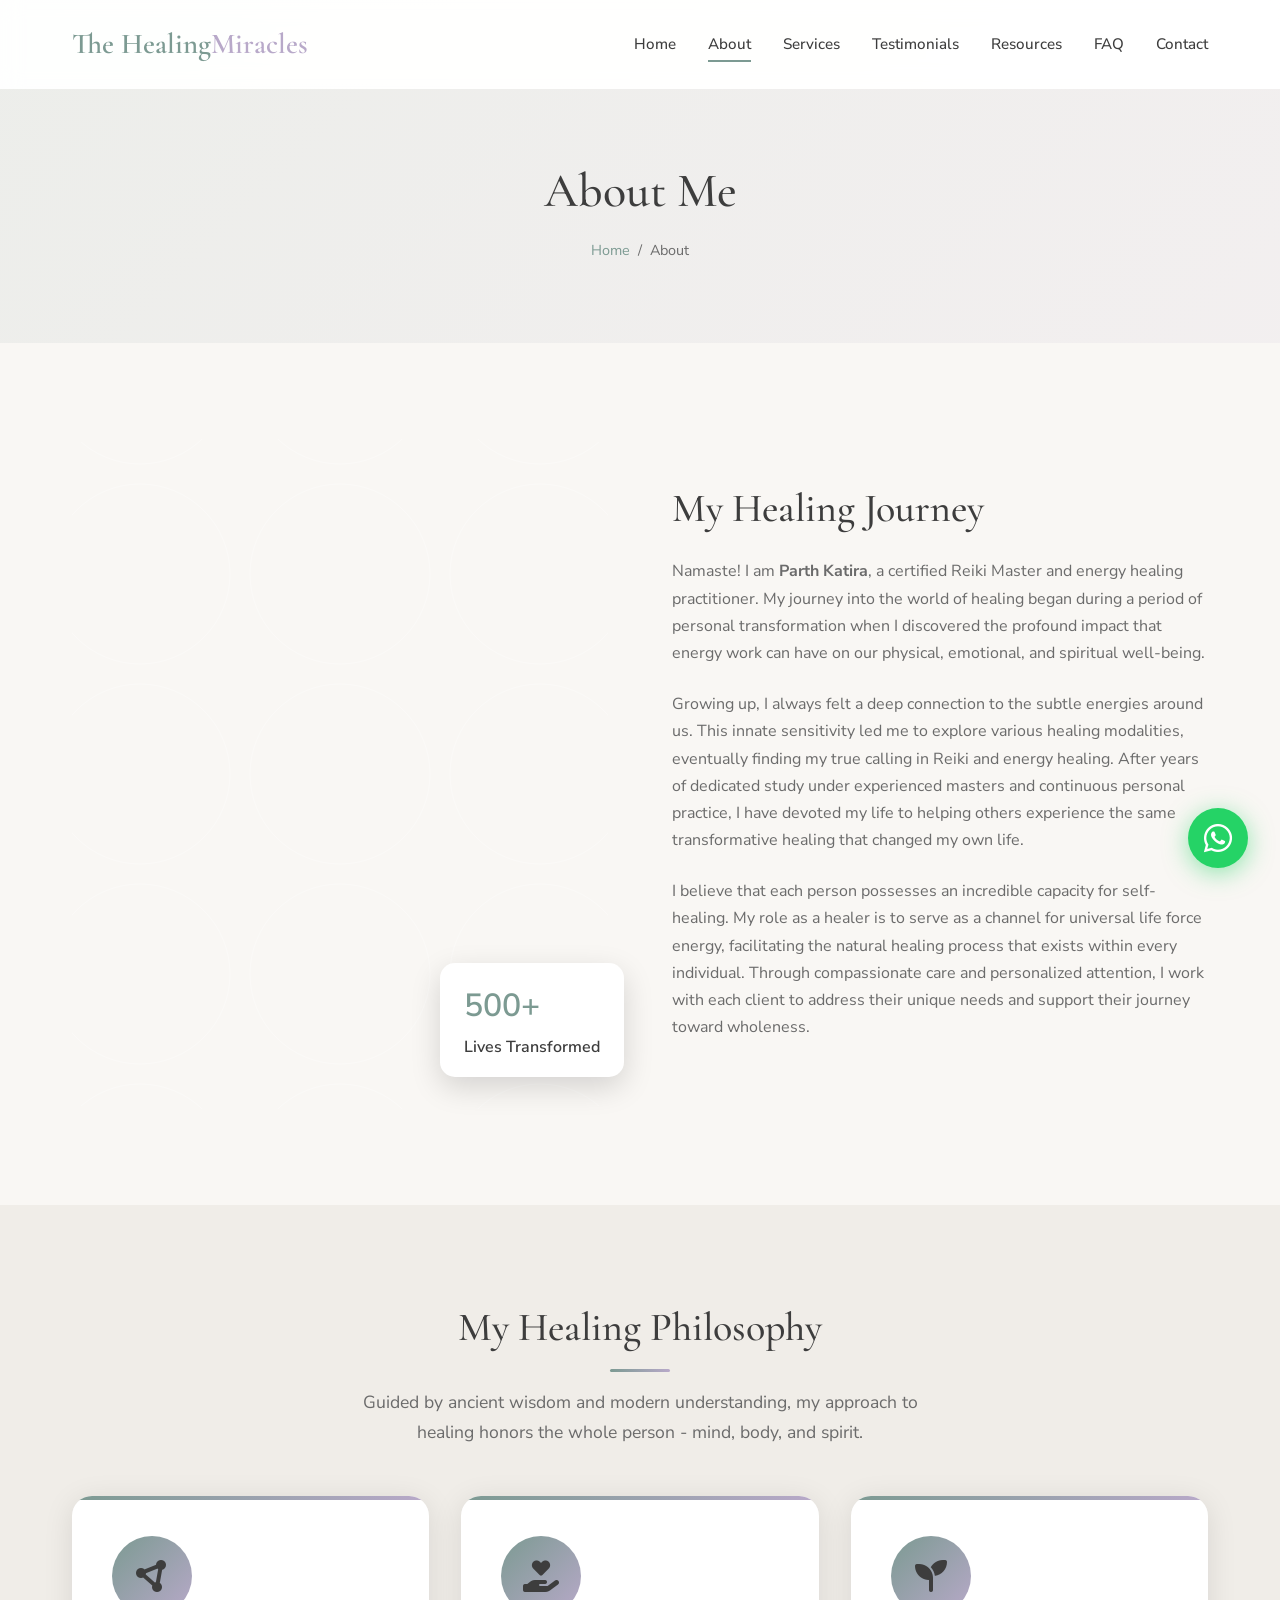
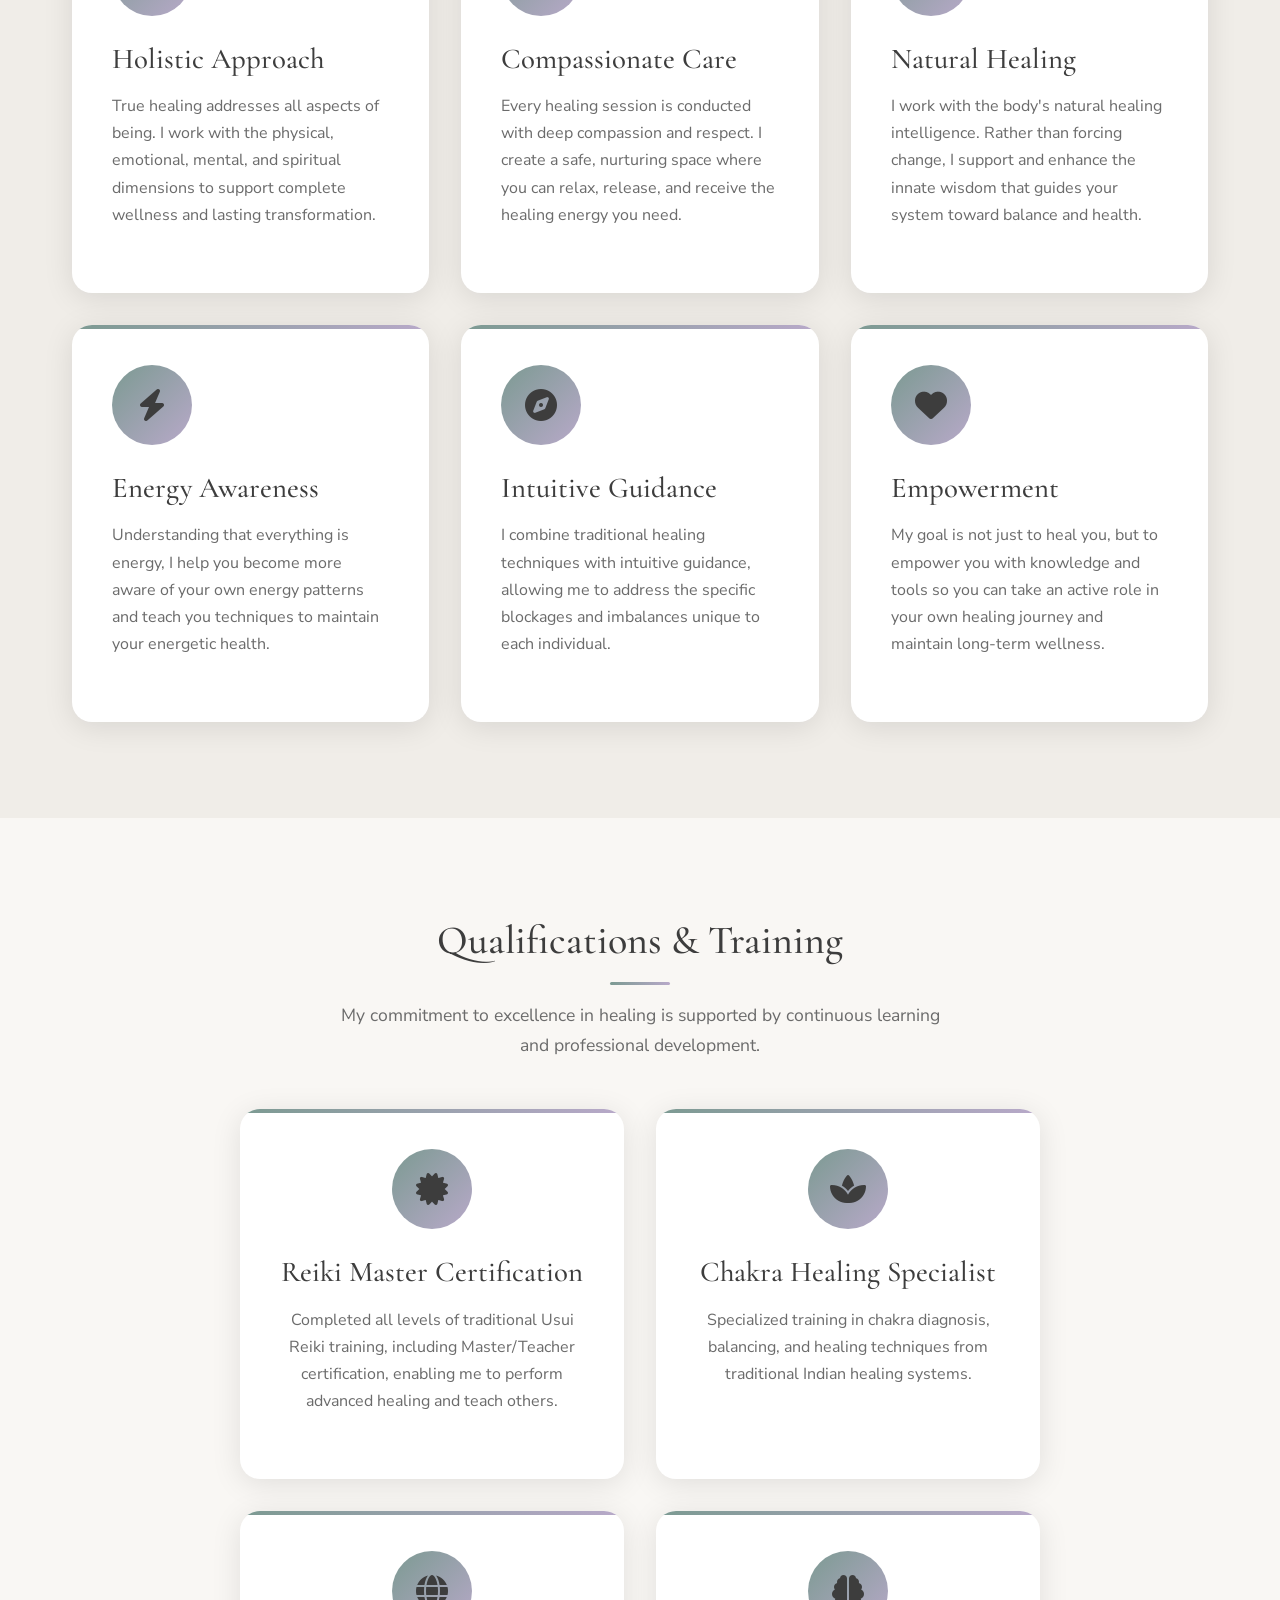
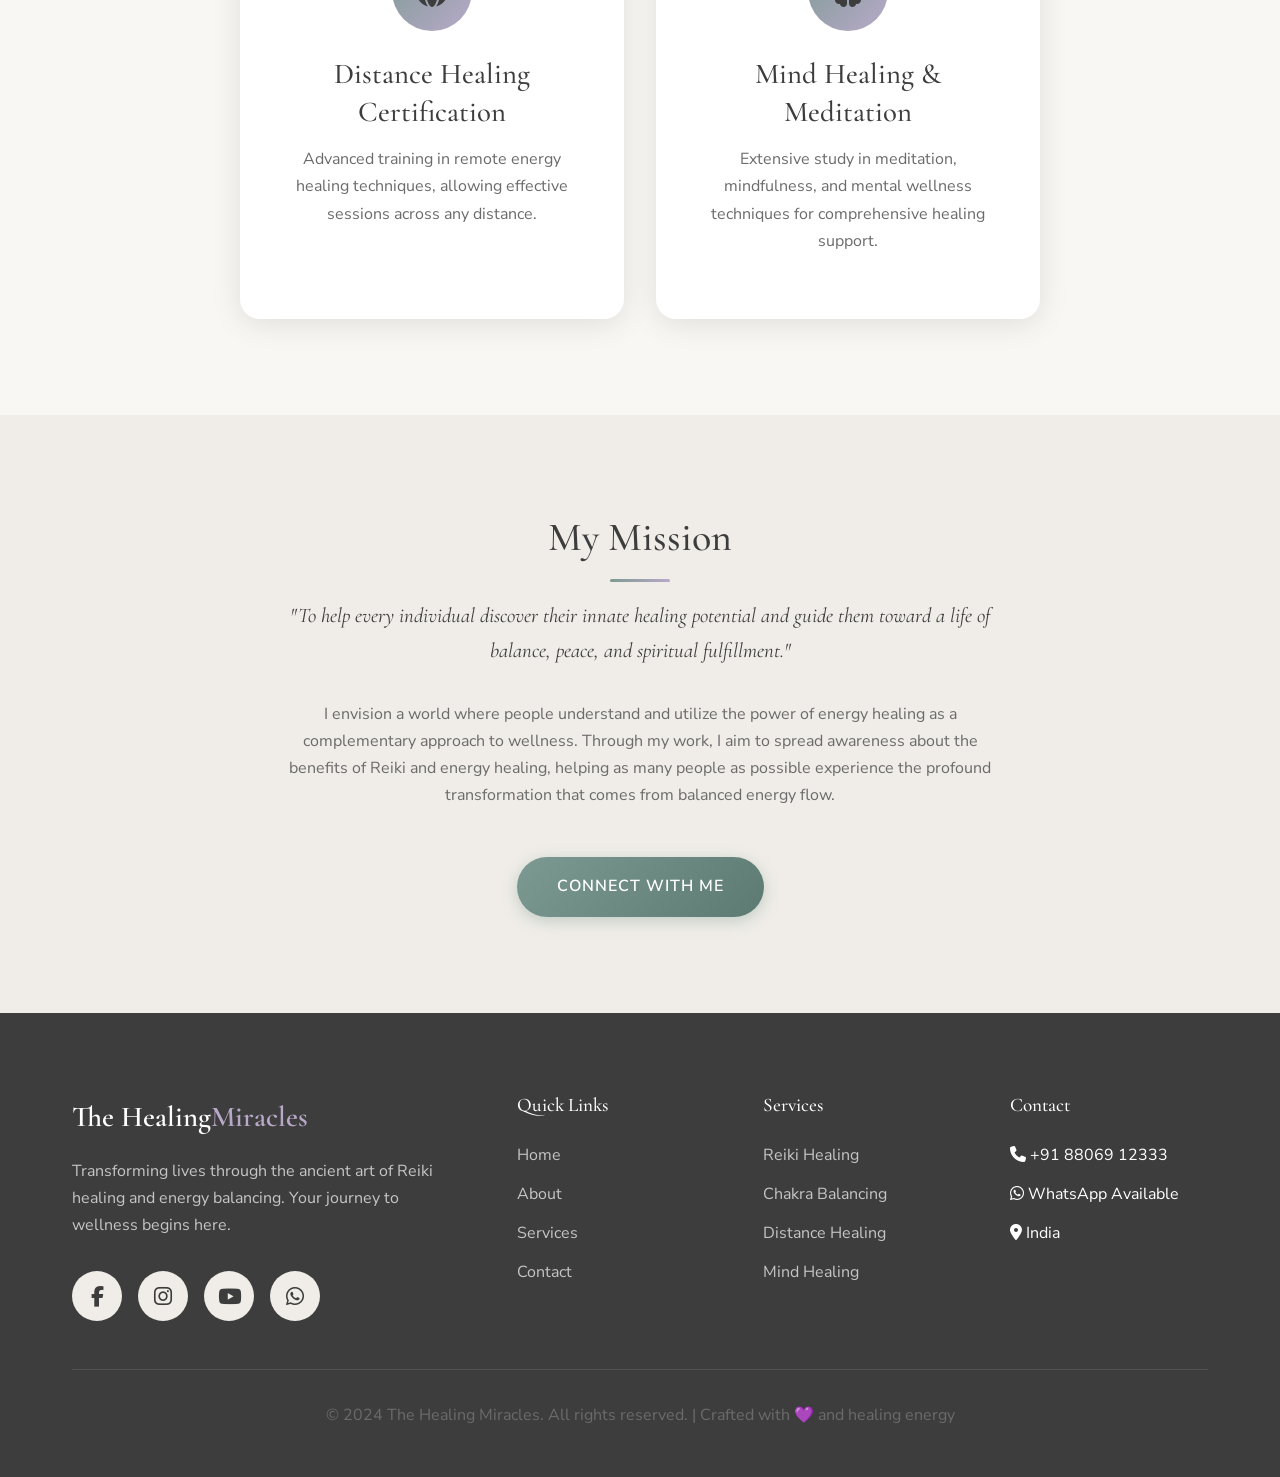
==== about.html @ 4c119acc "Initial commit: The Healing Miracles website - 7-page responsive healing website for Parth Katira - " ====
<!DOCTYPE html>
<html lang="en">
<head>
  <meta charset="UTF-8">
  <meta name="viewport" content="width=device-width, initial-scale=1.0">
  <meta name="description" content="Learn about Parth Katira - A dedicated Reiki practitioner and energy healer helping others discover their inner healing potential.">
  <title>About Parth Katira | The Healing Miracles</title>

  <!-- Fonts -->
  <link rel="preconnect" href="https://fonts.googleapis.com">
  <link rel="preconnect" href="https://fonts.gstatic.com" crossorigin>
  <link href="https://fonts.googleapis.com/css2?family=Cormorant+Garamond:ital,wght@0,400;0,500;0,600;1,400&family=Nunito+Sans:wght@400;500;600;700&display=swap" rel="stylesheet">

  <!-- Font Awesome -->
  <link rel="stylesheet" href="https://cdnjs.cloudflare.com/ajax/libs/font-awesome/6.5.1/css/all.min.css">

  <link rel="stylesheet" href="css/styles.css">
  <link rel="icon" href="data:image/svg+xml,<svg xmlns='http://www.w3.org/2000/svg' viewBox='0 0 100 100'><text y='.9em' font-size='90'>✨</text></svg>">
</head>
<body>
  <!-- Navigation -->
  <nav class="navbar">
    <div class="container">
      <a href="index.html" class="logo">The Healing<span>Miracles</span></a>
      <ul class="nav-links">
        <li><a href="index.html">Home</a></li>
        <li><a href="about.html" class="active">About</a></li>
        <li><a href="services.html">Services</a></li>
        <li><a href="testimonials.html">Testimonials</a></li>
        <li><a href="resources.html">Resources</a></li>
        <li><a href="faq.html">FAQ</a></li>
        <li><a href="contact.html">Contact</a></li>
      </ul>
      <div class="nav-toggle">
        <span></span>
        <span></span>
        <span></span>
      </div>
    </div>
  </nav>

  <!-- Page Header -->
  <header class="page-header">
    <div class="container">
      <h1>About Me</h1>
      <div class="breadcrumb">
        <a href="index.html">Home</a>
        <span>/</span>
        <span>About</span>
      </div>
    </div>
  </header>

  <!-- About Section -->
  <section class="section">
    <div class="container">
      <div class="about-grid">
        <div class="about-image">
          <div class="about-image-placeholder" style="background: url('https://images.unsplash.com/photo-1508672019048-805c876b67e2?w=600&h=750&fit=crop') center/cover;"></div>
          <div class="floating-badge badge-experience">
            <span style="color: var(--primary); font-size: 2rem;">500+</span><br>
            Lives Transformed
          </div>
        </div>
        <div class="about-content fade-in">
          <h2>My Healing Journey</h2>
          <p>Namaste! I am <strong>Parth Katira</strong>, a certified Reiki Master and energy healing practitioner. My journey into the world of healing began during a period of personal transformation when I discovered the profound impact that energy work can have on our physical, emotional, and spiritual well-being.</p>

          <p>Growing up, I always felt a deep connection to the subtle energies around us. This innate sensitivity led me to explore various healing modalities, eventually finding my true calling in Reiki and energy healing. After years of dedicated study under experienced masters and continuous personal practice, I have devoted my life to helping others experience the same transformative healing that changed my own life.</p>

          <p>I believe that each person possesses an incredible capacity for self-healing. My role as a healer is to serve as a channel for universal life force energy, facilitating the natural healing process that exists within every individual. Through compassionate care and personalized attention, I work with each client to address their unique needs and support their journey toward wholeness.</p>
        </div>
      </div>
    </div>
  </section>

  <!-- Philosophy Section -->
  <section class="section section-alt">
    <div class="container">
      <h2 class="section-title">My Healing Philosophy</h2>
      <p class="section-subtitle">Guided by ancient wisdom and modern understanding, my approach to healing honors the whole person - mind, body, and spirit.</p>

      <div class="card-grid">
        <div class="card fade-in">
          <div class="card-icon"><i class="fas fa-circle-nodes"></i></div>
          <h3>Holistic Approach</h3>
          <p>True healing addresses all aspects of being. I work with the physical, emotional, mental, and spiritual dimensions to support complete wellness and lasting transformation.</p>
        </div>

        <div class="card fade-in">
          <div class="card-icon"><i class="fas fa-hand-holding-heart"></i></div>
          <h3>Compassionate Care</h3>
          <p>Every healing session is conducted with deep compassion and respect. I create a safe, nurturing space where you can relax, release, and receive the healing energy you need.</p>
        </div>

        <div class="card fade-in">
          <div class="card-icon"><i class="fas fa-seedling"></i></div>
          <h3>Natural Healing</h3>
          <p>I work with the body's natural healing intelligence. Rather than forcing change, I support and enhance the innate wisdom that guides your system toward balance and health.</p>
        </div>

        <div class="card fade-in">
          <div class="card-icon"><i class="fas fa-bolt"></i></div>
          <h3>Energy Awareness</h3>
          <p>Understanding that everything is energy, I help you become more aware of your own energy patterns and teach you techniques to maintain your energetic health.</p>
        </div>

        <div class="card fade-in">
          <div class="card-icon"><i class="fas fa-compass"></i></div>
          <h3>Intuitive Guidance</h3>
          <p>I combine traditional healing techniques with intuitive guidance, allowing me to address the specific blockages and imbalances unique to each individual.</p>
        </div>

        <div class="card fade-in">
          <div class="card-icon"><i class="fas fa-heart"></i></div>
          <h3>Empowerment</h3>
          <p>My goal is not just to heal you, but to empower you with knowledge and tools so you can take an active role in your own healing journey and maintain long-term wellness.</p>
        </div>
      </div>
    </div>
  </section>

  <!-- Qualifications Section -->
  <section class="section">
    <div class="container">
      <h2 class="section-title">Qualifications & Training</h2>
      <p class="section-subtitle">My commitment to excellence in healing is supported by continuous learning and professional development.</p>

      <div class="card-grid" style="max-width: 800px; margin: 0 auto;">
        <div class="card fade-in" style="text-align: center;">
          <div class="card-icon" style="margin: 0 auto 1.5rem;"><i class="fas fa-certificate"></i></div>
          <h3>Reiki Master Certification</h3>
          <p>Completed all levels of traditional Usui Reiki training, including Master/Teacher certification, enabling me to perform advanced healing and teach others.</p>
        </div>

        <div class="card fade-in" style="text-align: center;">
          <div class="card-icon" style="margin: 0 auto 1.5rem;"><i class="fas fa-spa"></i></div>
          <h3>Chakra Healing Specialist</h3>
          <p>Specialized training in chakra diagnosis, balancing, and healing techniques from traditional Indian healing systems.</p>
        </div>

        <div class="card fade-in" style="text-align: center;">
          <div class="card-icon" style="margin: 0 auto 1.5rem;"><i class="fas fa-globe"></i></div>
          <h3>Distance Healing Certification</h3>
          <p>Advanced training in remote energy healing techniques, allowing effective sessions across any distance.</p>
        </div>

        <div class="card fade-in" style="text-align: center;">
          <div class="card-icon" style="margin: 0 auto 1.5rem;"><i class="fas fa-brain"></i></div>
          <h3>Mind Healing & Meditation</h3>
          <p>Extensive study in meditation, mindfulness, and mental wellness techniques for comprehensive healing support.</p>
        </div>
      </div>
    </div>
  </section>

  <!-- Mission Section -->
  <section class="section section-alt">
    <div class="container" style="text-align: center; max-width: 800px;">
      <h2 class="section-title">My Mission</h2>
      <p style="font-size: 1.3rem; font-family: var(--font-primary); font-style: italic; color: var(--text); margin-bottom: 2rem;">
        "To help every individual discover their innate healing potential and guide them toward a life of balance, peace, and spiritual fulfillment."
      </p>
      <p>I envision a world where people understand and utilize the power of energy healing as a complementary approach to wellness. Through my work, I aim to spread awareness about the benefits of Reiki and energy healing, helping as many people as possible experience the profound transformation that comes from balanced energy flow.</p>

      <div style="margin-top: 3rem;">
        <a href="contact.html" class="btn btn-primary">Connect With Me</a>
      </div>
    </div>
  </section>

  <!-- Footer -->
  <footer class="footer">
    <div class="container">
      <div class="footer-grid">
        <div class="footer-brand">
          <a href="index.html" class="logo">The Healing<span>Miracles</span></a>
          <p>Transforming lives through the ancient art of Reiki healing and energy balancing. Your journey to wellness begins here.</p>
          <div class="social-links">
            <a href="#" class="social-link" title="Facebook"><i class="fab fa-facebook-f"></i></a>
            <a href="#" class="social-link" title="Instagram"><i class="fab fa-instagram"></i></a>
            <a href="#" class="social-link" title="YouTube"><i class="fab fa-youtube"></i></a>
            <a href="https://wa.me/918806912333" class="social-link" title="WhatsApp"><i class="fab fa-whatsapp"></i></a>
          </div>
        </div>

        <div>
          <h4>Quick Links</h4>
          <ul class="footer-links">
            <li><a href="index.html">Home</a></li>
            <li><a href="about.html">About</a></li>
            <li><a href="services.html">Services</a></li>
            <li><a href="contact.html">Contact</a></li>
          </ul>
        </div>

        <div>
          <h4>Services</h4>
          <ul class="footer-links">
            <li><a href="services.html">Reiki Healing</a></li>
            <li><a href="services.html">Chakra Balancing</a></li>
            <li><a href="services.html">Distance Healing</a></li>
            <li><a href="services.html">Mind Healing</a></li>
          </ul>
        </div>

        <div>
          <h4>Contact</h4>
          <ul class="footer-links">
            <li><i class="fas fa-phone"></i> +91 88069 12333</li>
            <li><i class="fab fa-whatsapp"></i> WhatsApp Available</li>
            <li><i class="fas fa-map-marker-alt"></i> India</li>
          </ul>
        </div>
      </div>

      <div class="footer-bottom">
        <p>&copy; 2024 The Healing Miracles. All rights reserved. | Crafted with 💜 and healing energy</p>
      </div>
    </div>
  </footer>

  <!-- WhatsApp Floating Button -->
  <a href="https://wa.me/918806912333?text=Hello!%20I%20am%20interested%20in%20your%20healing%20services." target="_blank" class="whatsapp-float" title="Chat on WhatsApp">
    <i class="fab fa-whatsapp"></i>
  </a>

  <script src="js/main.js"></script>
</body>
</html>
---- css/styles.css ----
/* ============================================
   The Healing Miracles - Main Stylesheet
   A calming, spiritual design for healing practice
   ============================================ */

/* CSS Variables */
:root {
  --primary: #7C9A92;
  --primary-dark: #5d7a72;
  --secondary: #B8A9C9;
  --accent: #E8B4BC;
  --background: #F9F7F4;
  --background-alt: #F0EDE8;
  --text: #3D3D3D;
  --text-light: #6B6B6B;
  --white: #FFFFFF;
  --gold: #C9A962;
  --shadow: rgba(0, 0, 0, 0.1);
  --shadow-lg: rgba(0, 0, 0, 0.15);

  --font-primary: 'Cormorant Garamond', Georgia, serif;
  --font-secondary: 'Nunito Sans', 'Segoe UI', sans-serif;

  --transition: all 0.3s ease;
  --transition-slow: all 0.5s ease;
}

/* Reset & Base */
*, *::before, *::after {
  margin: 0;
  padding: 0;
  box-sizing: border-box;
}

html {
  scroll-behavior: smooth;
  font-size: 16px;
}

body {
  font-family: var(--font-secondary);
  background-color: var(--background);
  color: var(--text);
  line-height: 1.7;
  overflow-x: hidden;
}

/* Typography */
h1, h2, h3, h4, h5, h6 {
  font-family: var(--font-primary);
  font-weight: 500;
  line-height: 1.3;
  color: var(--text);
}

h1 { font-size: 3.5rem; }
h2 { font-size: 2.5rem; }
h3 { font-size: 1.8rem; }
h4 { font-size: 1.4rem; }

p {
  margin-bottom: 1rem;
  color: var(--text-light);
}

a {
  color: var(--primary);
  text-decoration: none;
  transition: var(--transition);
}

a:hover {
  color: var(--primary-dark);
}

/* Utility Classes */
.container {
  max-width: 1200px;
  margin: 0 auto;
  padding: 0 2rem;
}

.section {
  padding: 6rem 0;
}

.section-alt {
  background-color: var(--background-alt);
}

.text-center {
  text-align: center;
}

.section-title {
  text-align: center;
  margin-bottom: 1rem;
  position: relative;
}

.section-subtitle {
  text-align: center;
  color: var(--text-light);
  max-width: 600px;
  margin: 0 auto 3rem;
  font-size: 1.1rem;
}

.section-title::after {
  content: '';
  display: block;
  width: 60px;
  height: 3px;
  background: linear-gradient(90deg, var(--primary), var(--secondary));
  margin: 1rem auto 0;
  border-radius: 2px;
}

/* Buttons */
.btn {
  display: inline-block;
  padding: 1rem 2.5rem;
  border-radius: 50px;
  font-family: var(--font-secondary);
  font-size: 1rem;
  font-weight: 600;
  text-transform: uppercase;
  letter-spacing: 1px;
  cursor: pointer;
  transition: var(--transition);
  border: none;
}

.btn-primary {
  background: linear-gradient(135deg, var(--primary), var(--primary-dark));
  color: var(--white);
  box-shadow: 0 4px 15px rgba(124, 154, 146, 0.4);
}

.btn-primary:hover {
  transform: translateY(-3px);
  box-shadow: 0 8px 25px rgba(124, 154, 146, 0.5);
  color: var(--white);
}

.btn-secondary {
  background: transparent;
  color: var(--primary);
  border: 2px solid var(--primary);
}

.btn-secondary:hover {
  background: var(--primary);
  color: var(--white);
}

.btn-whatsapp {
  background: #25D366;
  color: var(--white);
  display: inline-flex;
  align-items: center;
  gap: 0.5rem;
  box-shadow: 0 4px 15px rgba(37, 211, 102, 0.4);
}

.btn-whatsapp:hover {
  background: #128C7E;
  color: var(--white);
  transform: translateY(-3px);
}

/* Navigation */
.navbar {
  position: fixed;
  top: 0;
  left: 0;
  right: 0;
  z-index: 1000;
  padding: 1.25rem 0;
  background: rgba(255, 255, 255, 0.95);
  backdrop-filter: blur(10px);
  -webkit-backdrop-filter: blur(10px);
  transition: var(--transition);
}

.navbar.scrolled {
  background: rgba(255, 255, 255, 0.98);
  box-shadow: 0 2px 20px var(--shadow);
  padding: 0.75rem 0;
}

.navbar .container {
  display: flex;
  justify-content: space-between;
  align-items: center;
}

.logo {
  font-family: var(--font-primary);
  font-size: 1.8rem;
  color: var(--primary);
  font-weight: 600;
}

.logo span {
  color: var(--secondary);
}

.nav-links {
  display: flex;
  list-style: none;
  gap: 2rem;
}

.nav-links a {
  color: var(--text);
  font-weight: 500;
  font-size: 0.95rem;
  position: relative;
  padding: 0.5rem 0;
}

.nav-links a::after {
  content: '';
  position: absolute;
  bottom: 0;
  left: 0;
  width: 0;
  height: 2px;
  background: var(--primary);
  transition: var(--transition);
}

.nav-links a:hover::after,
.nav-links a.active::after {
  width: 100%;
}

.nav-toggle {
  display: none;
  flex-direction: column;
  gap: 5px;
  cursor: pointer;
  padding: 0.5rem;
}

.nav-toggle span {
  width: 25px;
  height: 2px;
  background: var(--text);
  transition: var(--transition);
}

/* Hero Section */
.hero {
  min-height: 100vh;
  display: flex;
  align-items: center;
  justify-content: center;
  text-align: center;
  position: relative;
  padding-top: 80px;
  background: linear-gradient(135deg,
    rgba(124, 154, 146, 0.1) 0%,
    rgba(184, 169, 201, 0.1) 50%,
    rgba(232, 180, 188, 0.1) 100%);
  overflow: hidden;
}

.hero::before {
  content: '';
  position: absolute;
  top: 0;
  left: 0;
  right: 0;
  bottom: 0;
  background: url('data:image/svg+xml,<svg xmlns="http://www.w3.org/2000/svg" viewBox="0 0 100 100"><circle cx="50" cy="50" r="40" fill="none" stroke="%237C9A92" stroke-width="0.5" opacity="0.3"/><circle cx="50" cy="50" r="30" fill="none" stroke="%23B8A9C9" stroke-width="0.5" opacity="0.3"/><circle cx="50" cy="50" r="20" fill="none" stroke="%23E8B4BC" stroke-width="0.5" opacity="0.3"/></svg>') center/400px repeat;
  opacity: 0.5;
  animation: float 20s ease-in-out infinite;
}

@keyframes float {
  0%, 100% { transform: translateY(0) rotate(0deg); }
  50% { transform: translateY(-20px) rotate(5deg); }
}

.hero-content {
  position: relative;
  z-index: 1;
  max-width: 800px;
  padding: 2rem;
}

.hero-tagline {
  font-family: var(--font-secondary);
  font-size: 1rem;
  text-transform: uppercase;
  letter-spacing: 3px;
  color: var(--primary);
  margin-bottom: 1.5rem;
}

.hero h1 {
  font-size: 4rem;
  margin-bottom: 1.5rem;
  background: linear-gradient(135deg, var(--primary), var(--secondary));
  -webkit-background-clip: text;
  -webkit-text-fill-color: transparent;
  background-clip: text;
}

.hero p {
  font-size: 1.3rem;
  color: var(--text-light);
  margin-bottom: 2.5rem;
  max-width: 600px;
  margin-left: auto;
  margin-right: auto;
}

.hero-buttons {
  display: flex;
  gap: 1rem;
  justify-content: center;
  flex-wrap: wrap;
}

/* Daily Affirmation */
.affirmation-box {
  background: var(--white);
  padding: 2rem 3rem;
  border-radius: 20px;
  box-shadow: 0 10px 40px var(--shadow);
  margin-top: 3rem;
  position: relative;
}

.affirmation-box::before {
  content: '"';
  font-family: var(--font-primary);
  font-size: 4rem;
  color: var(--secondary);
  opacity: 0.5;
  position: absolute;
  top: 0;
  left: 1.5rem;
}

.affirmation-label {
  font-size: 0.85rem;
  text-transform: uppercase;
  letter-spacing: 2px;
  color: var(--primary);
  margin-bottom: 0.5rem;
}

.affirmation-text {
  font-family: var(--font-primary);
  font-size: 1.5rem;
  font-style: italic;
  color: var(--text);
}

/* Page Header */
.page-header {
  padding: 10rem 0 5rem;
  text-align: center;
  background: linear-gradient(135deg,
    rgba(124, 154, 146, 0.1) 0%,
    rgba(184, 169, 201, 0.1) 100%);
}

.page-header h1 {
  font-size: 3rem;
  margin-bottom: 1rem;
}

.breadcrumb {
  display: flex;
  justify-content: center;
  gap: 0.5rem;
  font-size: 0.9rem;
  color: var(--text-light);
}

.breadcrumb a {
  color: var(--primary);
}

/* Cards */
.card-grid {
  display: grid;
  grid-template-columns: repeat(auto-fit, minmax(300px, 1fr));
  gap: 2rem;
}

.card {
  background: var(--white);
  border-radius: 20px;
  padding: 2.5rem;
  box-shadow: 0 5px 30px var(--shadow);
  transition: var(--transition);
  position: relative;
  overflow: hidden;
}

.card::before {
  content: '';
  position: absolute;
  top: 0;
  left: 0;
  right: 0;
  height: 4px;
  background: linear-gradient(90deg, var(--primary), var(--secondary));
}

.card:hover {
  transform: translateY(-10px);
  box-shadow: 0 15px 50px var(--shadow-lg);
}

.card-icon {
  width: 80px;
  height: 80px;
  border-radius: 50%;
  background: linear-gradient(135deg, var(--primary), var(--secondary));
  display: flex;
  align-items: center;
  justify-content: center;
  margin-bottom: 1.5rem;
  font-size: 2rem;
}

.card h3 {
  margin-bottom: 1rem;
}

.card p {
  margin-bottom: 1.5rem;
}

/* Service Cards */
.service-card {
  text-align: center;
}

.service-price {
  font-family: var(--font-primary);
  font-size: 2rem;
  color: var(--primary);
  margin: 1rem 0;
}

.service-features {
  list-style: none;
  margin: 1.5rem 0;
  text-align: left;
}

.service-features li {
  padding: 0.5rem 0;
  padding-left: 1.5rem;
  position: relative;
  color: var(--text-light);
}

.service-features li::before {
  content: '✓';
  position: absolute;
  left: 0;
  color: var(--primary);
  font-weight: bold;
}

/* Testimonials */
.testimonial-card {
  text-align: center;
  padding: 3rem;
}

.testimonial-text {
  font-family: var(--font-primary);
  font-size: 1.3rem;
  font-style: italic;
  margin-bottom: 2rem;
  position: relative;
}

.testimonial-text::before,
.testimonial-text::after {
  font-size: 3rem;
  color: var(--secondary);
  opacity: 0.5;
  line-height: 0;
}

.testimonial-text::before {
  content: '"';
  margin-right: 0.5rem;
}

.testimonial-text::after {
  content: '"';
  margin-left: 0.5rem;
}

.testimonial-author {
  font-weight: 600;
  color: var(--text);
}

.testimonial-location {
  font-size: 0.9rem;
  color: var(--text-light);
}

.stars {
  color: var(--gold);
  font-size: 1.2rem;
  margin-bottom: 1rem;
}

/* About Section */
.about-grid {
  display: grid;
  grid-template-columns: 1fr 1fr;
  gap: 4rem;
  align-items: center;
}

.about-image {
  position: relative;
}

.about-image-placeholder {
  width: 100%;
  aspect-ratio: 4/5;
  background: linear-gradient(135deg, var(--primary), var(--secondary));
  border-radius: 20px;
  display: flex;
  align-items: center;
  justify-content: center;
  font-size: 8rem;
  color: var(--white);
  position: relative;
  overflow: hidden;
}

.about-image-placeholder::after {
  content: '';
  position: absolute;
  inset: 0;
  background: url('data:image/svg+xml,<svg xmlns="http://www.w3.org/2000/svg" viewBox="0 0 100 100"><circle cx="50" cy="50" r="45" fill="none" stroke="white" stroke-width="0.5" opacity="0.3"/></svg>') center/200px repeat;
}

.floating-badge {
  position: absolute;
  background: var(--white);
  padding: 1rem 1.5rem;
  border-radius: 15px;
  box-shadow: 0 10px 30px var(--shadow-lg);
  font-weight: 600;
}

.badge-experience {
  bottom: 2rem;
  right: -1rem;
}

.badge-certified {
  top: 2rem;
  left: -1rem;
}

.about-content h2 {
  margin-bottom: 1.5rem;
}

.about-content p {
  margin-bottom: 1.5rem;
}

.values-list {
  display: grid;
  grid-template-columns: 1fr 1fr;
  gap: 1rem;
  margin: 2rem 0;
}

.value-item {
  display: flex;
  align-items: center;
  gap: 0.75rem;
}

.value-icon {
  width: 40px;
  height: 40px;
  border-radius: 50%;
  background: linear-gradient(135deg, rgba(124, 154, 146, 0.2), rgba(184, 169, 201, 0.2));
  display: flex;
  align-items: center;
  justify-content: center;
  font-size: 1.2rem;
}

/* FAQ Accordion */
.faq-list {
  max-width: 800px;
  margin: 0 auto;
}

.faq-item {
  background: var(--white);
  border-radius: 15px;
  margin-bottom: 1rem;
  box-shadow: 0 5px 20px var(--shadow);
  overflow: hidden;
}

.faq-question {
  width: 100%;
  padding: 1.5rem 2rem;
  background: none;
  border: none;
  text-align: left;
  font-family: var(--font-primary);
  font-size: 1.2rem;
  color: var(--text);
  cursor: pointer;
  display: flex;
  justify-content: space-between;
  align-items: center;
  transition: var(--transition);
}

.faq-question:hover {
  color: var(--primary);
}

.faq-icon {
  font-size: 1.5rem;
  color: var(--primary);
  transition: var(--transition);
}

.faq-item.active .faq-icon {
  transform: rotate(45deg);
}

.faq-answer {
  max-height: 0;
  overflow: hidden;
  transition: var(--transition-slow);
}

.faq-item.active .faq-answer {
  max-height: 500px;
}

.faq-answer-content {
  padding: 0 2rem 1.5rem;
  color: var(--text-light);
}

/* Contact Section */
.contact-grid {
  display: grid;
  grid-template-columns: 1fr 1.5fr;
  gap: 4rem;
}

.contact-info {
  padding: 2rem;
}

.contact-item {
  display: flex;
  gap: 1.5rem;
  margin-bottom: 2rem;
}

.contact-icon {
  width: 60px;
  height: 60px;
  border-radius: 50%;
  background: linear-gradient(135deg, var(--primary), var(--secondary));
  display: flex;
  align-items: center;
  justify-content: center;
  font-size: 1.5rem;
  flex-shrink: 0;
}

.contact-text h4 {
  margin-bottom: 0.25rem;
}

.contact-text p {
  margin: 0;
}

.social-links {
  display: flex;
  gap: 1rem;
  margin-top: 2rem;
}

.social-link {
  width: 50px;
  height: 50px;
  border-radius: 50%;
  background: var(--background-alt);
  display: flex;
  align-items: center;
  justify-content: center;
  font-size: 1.3rem;
  color: var(--text);
  transition: var(--transition);
}

.social-link:hover {
  background: var(--primary);
  color: var(--white);
  transform: translateY(-3px);
}

.contact-form {
  background: var(--white);
  padding: 3rem;
  border-radius: 20px;
  box-shadow: 0 10px 40px var(--shadow);
}

.form-group {
  margin-bottom: 1.5rem;
}

.form-group label {
  display: block;
  margin-bottom: 0.5rem;
  font-weight: 500;
  color: var(--text);
}

.form-group input,
.form-group textarea,
.form-group select {
  width: 100%;
  padding: 1rem 1.5rem;
  border: 2px solid var(--background-alt);
  border-radius: 10px;
  font-family: var(--font-secondary);
  font-size: 1rem;
  transition: var(--transition);
  background: var(--background);
}

.form-group input:focus,
.form-group textarea:focus,
.form-group select:focus {
  outline: none;
  border-color: var(--primary);
  background: var(--white);
}

.form-group textarea {
  min-height: 150px;
  resize: vertical;
}

/* Resources/Blog Cards */
.resource-card {
  background: var(--white);
  border-radius: 20px;
  overflow: hidden;
  box-shadow: 0 5px 30px var(--shadow);
  transition: var(--transition);
}

.resource-card:hover {
  transform: translateY(-10px);
}

.resource-image {
  height: 200px;
  background: linear-gradient(135deg, var(--primary), var(--secondary));
  display: flex;
  align-items: center;
  justify-content: center;
  font-size: 4rem;
}

.resource-content {
  padding: 2rem;
}

.resource-tag {
  display: inline-block;
  padding: 0.25rem 1rem;
  background: rgba(124, 154, 146, 0.1);
  color: var(--primary);
  border-radius: 20px;
  font-size: 0.85rem;
  margin-bottom: 1rem;
}

.resource-content h3 {
  margin-bottom: 0.75rem;
}

.resource-meta {
  font-size: 0.9rem;
  color: var(--text-light);
}

/* Chakra Display */
.chakra-display {
  display: flex;
  justify-content: center;
  gap: 1.5rem;
  flex-wrap: wrap;
  margin: 3rem 0;
}

.chakra {
  width: 60px;
  height: 60px;
  border-radius: 50%;
  display: flex;
  align-items: center;
  justify-content: center;
  font-size: 1.5rem;
  color: var(--white);
  transition: var(--transition);
  cursor: pointer;
}

.chakra:hover {
  transform: scale(1.2);
}

.chakra-root { background: linear-gradient(135deg, #C17F7F, #A65959); }
.chakra-sacral { background: linear-gradient(135deg, #D4A574, #C4956A); }
.chakra-solar { background: linear-gradient(135deg, #D4C98A, #C9BC70); }
.chakra-heart { background: linear-gradient(135deg, #7CAE7A, #6B9E69); }
.chakra-throat { background: linear-gradient(135deg, #7EB8C9, #6BA8B9); }
.chakra-third-eye { background: linear-gradient(135deg, #8B7BB5, #7A6AA4); }
.chakra-crown { background: linear-gradient(135deg, #B8A9C9, #A799B9); }

/* WhatsApp Floating Button */
.whatsapp-float {
  position: fixed;
  bottom: 2rem;
  right: 2rem;
  width: 60px;
  height: 60px;
  background: #25D366;
  border-radius: 50%;
  display: flex;
  align-items: center;
  justify-content: center;
  font-size: 2rem;
  color: var(--white);
  box-shadow: 0 5px 25px rgba(37, 211, 102, 0.5);
  z-index: 999;
  transition: var(--transition);
  animation: pulse 2s infinite;
}

.whatsapp-float:hover {
  transform: scale(1.1);
  color: var(--white);
}

@keyframes pulse {
  0%, 100% { box-shadow: 0 5px 25px rgba(37, 211, 102, 0.5); }
  50% { box-shadow: 0 5px 35px rgba(37, 211, 102, 0.8); }
}

/* Footer */
.footer {
  background: var(--text);
  color: var(--white);
  padding: 5rem 0 2rem;
}

.footer-grid {
  display: grid;
  grid-template-columns: 2fr 1fr 1fr 1fr;
  gap: 3rem;
  margin-bottom: 3rem;
}

.footer-brand .logo {
  color: var(--white);
  margin-bottom: 1rem;
  display: block;
}

.footer-brand p {
  color: rgba(255, 255, 255, 0.7);
}

.footer h4 {
  color: var(--white);
  margin-bottom: 1.5rem;
  font-size: 1.2rem;
}

.footer-links {
  list-style: none;
}

.footer-links li {
  margin-bottom: 0.75rem;
}

.footer-links a {
  color: rgba(255, 255, 255, 0.7);
}

.footer-links a:hover {
  color: var(--white);
}

.footer-bottom {
  border-top: 1px solid rgba(255, 255, 255, 0.1);
  padding-top: 2rem;
  text-align: center;
  color: rgba(255, 255, 255, 0.5);
}

/* Animations */
.fade-in {
  opacity: 0;
  transform: translateY(30px);
  transition: var(--transition-slow);
}

.fade-in.visible {
  opacity: 1;
  transform: translateY(0);
}

/* Responsive Design */
@media (max-width: 1024px) {
  .about-grid,
  .contact-grid {
    grid-template-columns: 1fr;
  }

  .footer-grid {
    grid-template-columns: 1fr 1fr;
  }
}

@media (max-width: 768px) {
  h1 { font-size: 2.5rem; }
  h2 { font-size: 2rem; }

  .hero h1 { font-size: 2.8rem; }

  .nav-links {
    position: fixed;
    top: 0;
    right: -100%;
    width: 80%;
    max-width: 300px;
    height: 100vh;
    background: var(--white);
    flex-direction: column;
    justify-content: center;
    align-items: center;
    box-shadow: -5px 0 30px var(--shadow);
    transition: var(--transition);
  }

  .nav-links.active {
    right: 0;
  }

  .nav-toggle {
    display: flex;
    z-index: 1001;
  }

  .nav-toggle.active span:nth-child(1) {
    transform: rotate(45deg) translate(5px, 5px);
  }

  .nav-toggle.active span:nth-child(2) {
    opacity: 0;
  }

  .nav-toggle.active span:nth-child(3) {
    transform: rotate(-45deg) translate(5px, -5px);
  }

  .section {
    padding: 4rem 0;
  }

  .values-list {
    grid-template-columns: 1fr;
  }

  .footer-grid {
    grid-template-columns: 1fr;
    text-align: center;
  }

  .social-links {
    justify-content: center;
  }

  .hero-buttons {
    flex-direction: column;
    align-items: center;
  }

  .affirmation-box {
    padding: 1.5rem 2rem;
  }

  .card-grid {
    grid-template-columns: 1fr;
  }
}

@media (max-width: 480px) {
  .container {
    padding: 0 1rem;
  }

  .hero h1 {
    font-size: 2.2rem;
  }

  .btn {
    padding: 0.875rem 2rem;
    font-size: 0.9rem;
  }

  .whatsapp-float {
    bottom: 1rem;
    right: 1rem;
  }
}

/* Print Styles */
@media print {
  .navbar,
  .whatsapp-float,
  .btn {
    display: none;
  }
}
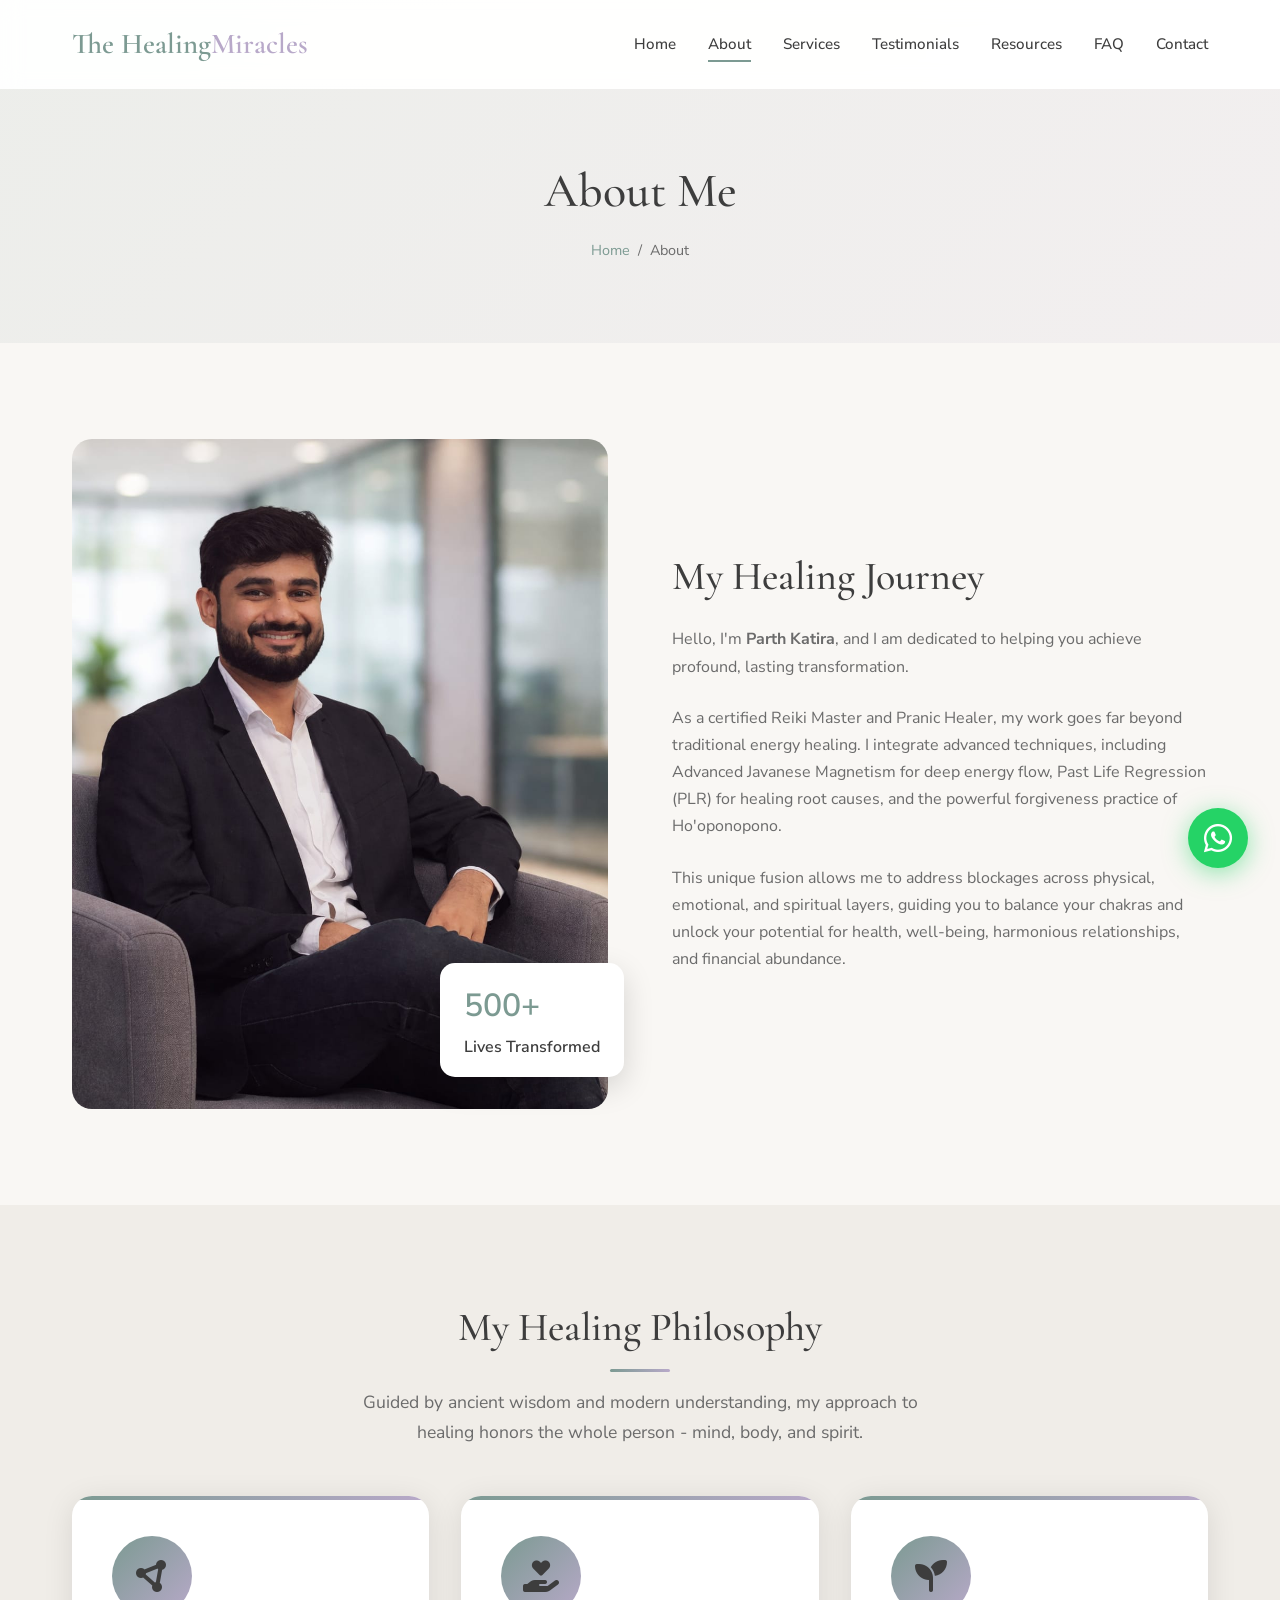
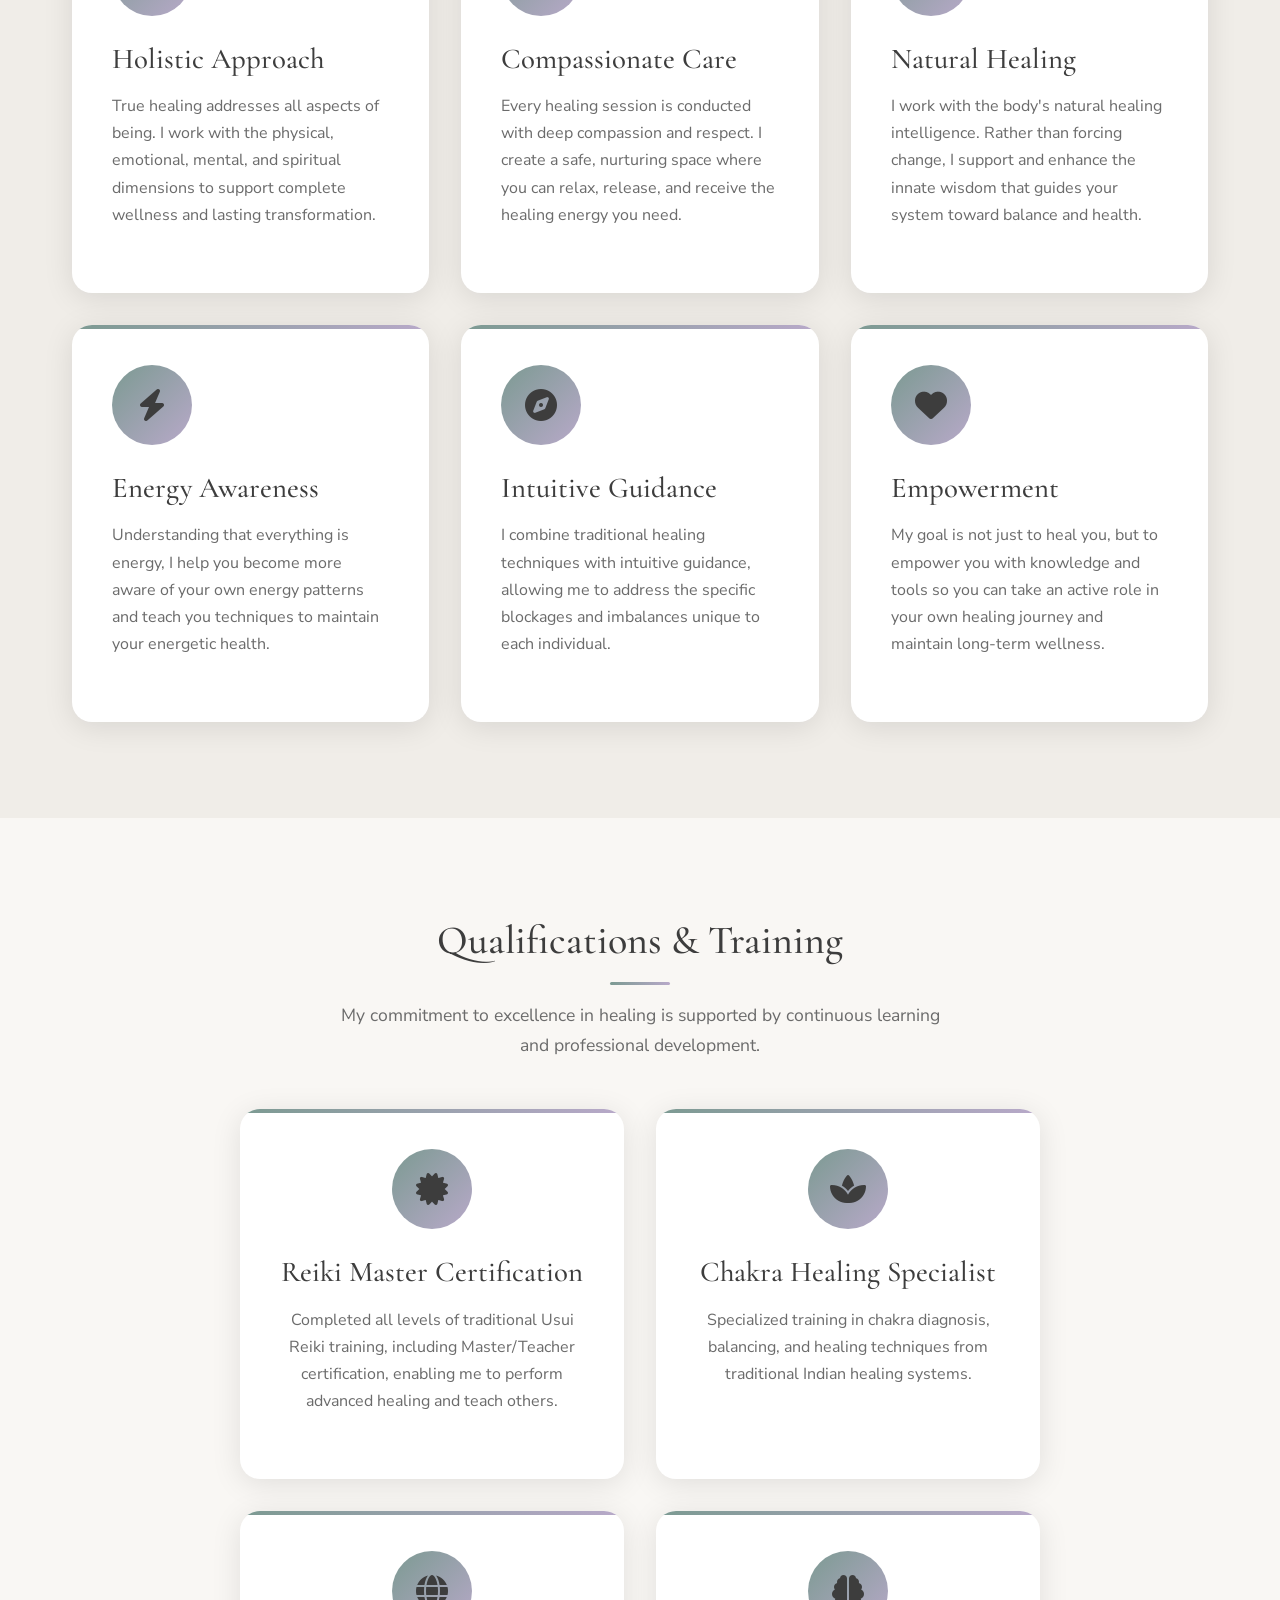
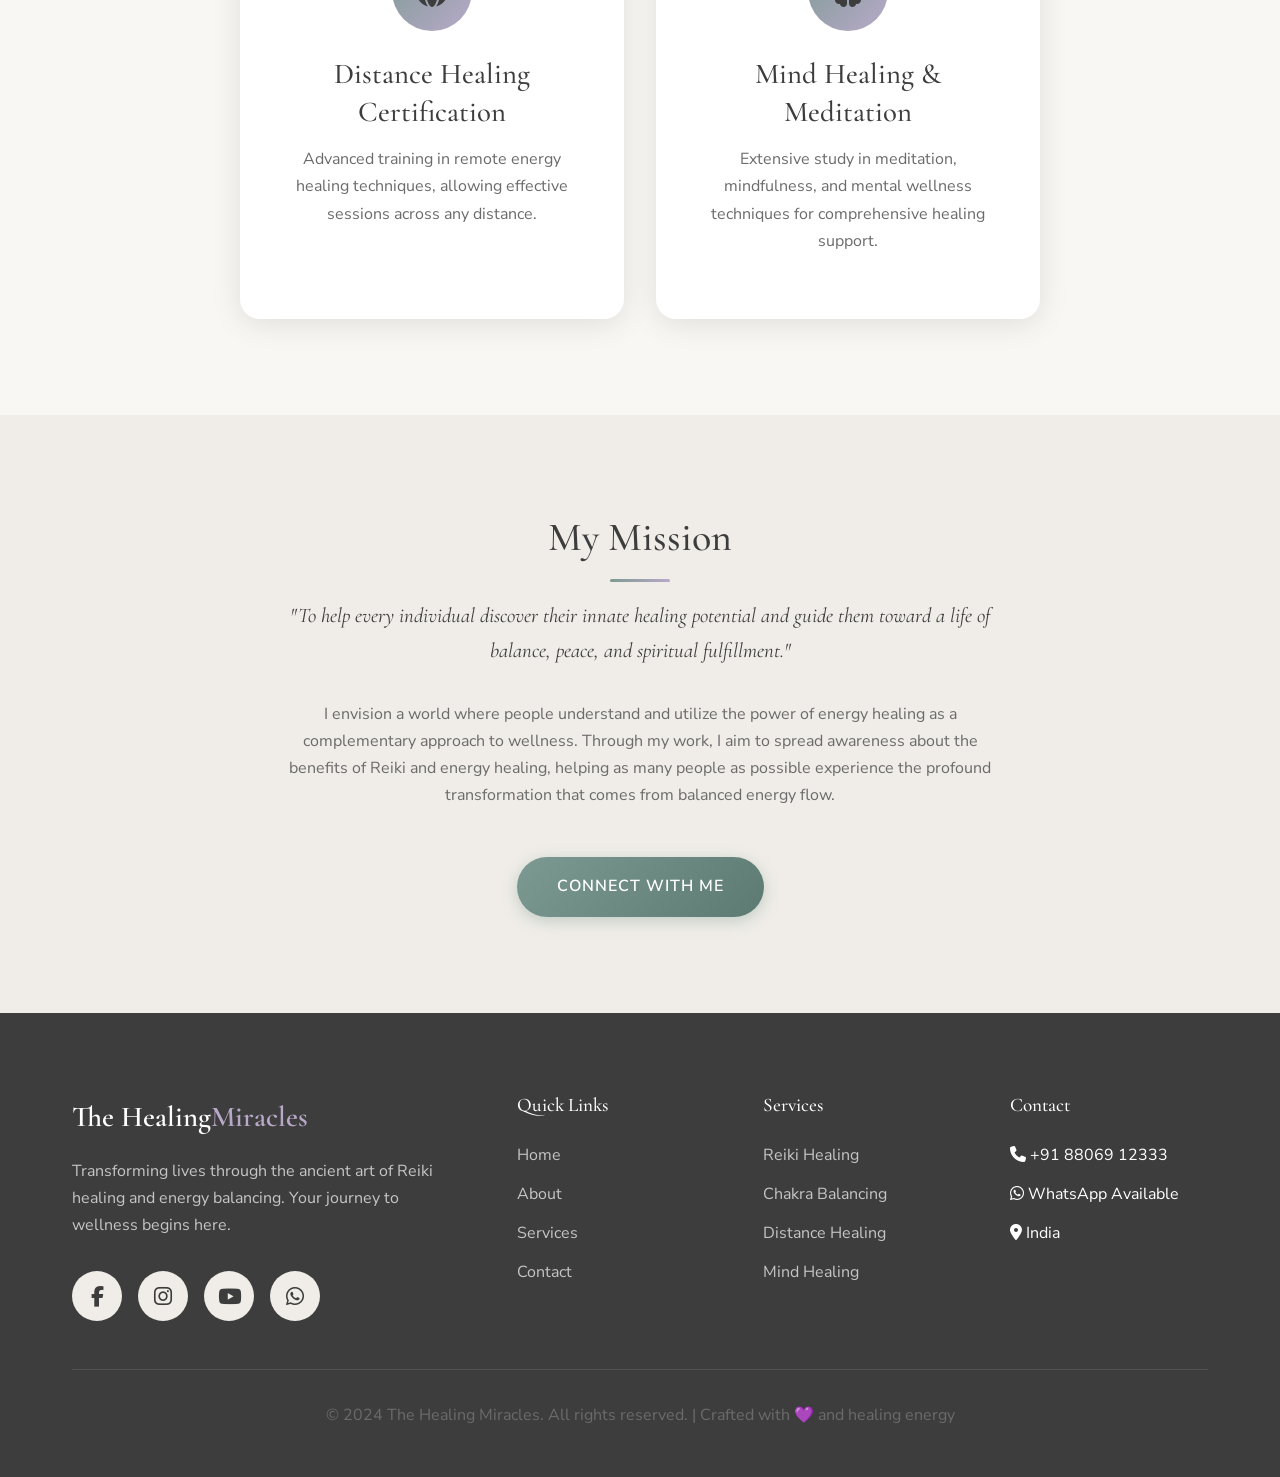
==== commit 851e37ea: "update images, faqs" ====
--- a/about.html
+++ b/about.html
@@ -56,7 +56,7 @@
     <div class="container">
       <div class="about-grid">
         <div class="about-image">
-          <div class="about-image-placeholder" style="background: url('https://images.unsplash.com/photo-1508672019048-805c876b67e2?w=600&h=750&fit=crop') center/cover;"></div>
+          <div class="about-image-placeholder" style="background: url('images/parth.jpeg') center/cover;"></div>
           <div class="floating-badge badge-experience">
             <span style="color: var(--primary); font-size: 2rem;">500+</span><br>
             Lives Transformed
@@ -64,11 +64,11 @@
         </div>
         <div class="about-content fade-in">
           <h2>My Healing Journey</h2>
-          <p>Namaste! I am <strong>Parth Katira</strong>, a certified Reiki Master and energy healing practitioner. My journey into the world of healing began during a period of personal transformation when I discovered the profound impact that energy work can have on our physical, emotional, and spiritual well-being.</p>
-
-          <p>Growing up, I always felt a deep connection to the subtle energies around us. This innate sensitivity led me to explore various healing modalities, eventually finding my true calling in Reiki and energy healing. After years of dedicated study under experienced masters and continuous personal practice, I have devoted my life to helping others experience the same transformative healing that changed my own life.</p>
-
-          <p>I believe that each person possesses an incredible capacity for self-healing. My role as a healer is to serve as a channel for universal life force energy, facilitating the natural healing process that exists within every individual. Through compassionate care and personalized attention, I work with each client to address their unique needs and support their journey toward wholeness.</p>
+          <p>Hello, I'm <strong>Parth Katira</strong>, and I am dedicated to helping you achieve profound, lasting transformation.</p>
+
+          <p>As a certified Reiki Master and Pranic Healer, my work goes far beyond traditional energy healing. I integrate advanced techniques, including Advanced Javanese Magnetism for deep energy flow, Past Life Regression (PLR) for healing root causes, and the powerful forgiveness practice of Ho'oponopono.</p>
+
+          <p>This unique fusion allows me to address blockages across physical, emotional, and spiritual layers, guiding you to balance your chakras and unlock your potential for health, well-being, harmonious relationships, and financial abundance.</p>
         </div>
       </div>
     </div>
--- a/css/styles.css
+++ b/css/styles.css
@@ -268,15 +268,7 @@
 }
 
 .hero::before {
-  content: '';
-  position: absolute;
-  top: 0;
-  left: 0;
-  right: 0;
-  bottom: 0;
-  background: url('data:image/svg+xml,<svg xmlns="http://www.w3.org/2000/svg" viewBox="0 0 100 100"><circle cx="50" cy="50" r="40" fill="none" stroke="%237C9A92" stroke-width="0.5" opacity="0.3"/><circle cx="50" cy="50" r="30" fill="none" stroke="%23B8A9C9" stroke-width="0.5" opacity="0.3"/><circle cx="50" cy="50" r="20" fill="none" stroke="%23E8B4BC" stroke-width="0.5" opacity="0.3"/></svg>') center/400px repeat;
-  opacity: 0.5;
-  animation: float 20s ease-in-out infinite;
+  display: none;
 }
 
 @keyframes float {
@@ -547,10 +539,7 @@
 }
 
 .about-image-placeholder::after {
-  content: '';
-  position: absolute;
-  inset: 0;
-  background: url('data:image/svg+xml,<svg xmlns="http://www.w3.org/2000/svg" viewBox="0 0 100 100"><circle cx="50" cy="50" r="45" fill="none" stroke="white" stroke-width="0.5" opacity="0.3"/></svg>') center/200px repeat;
+  display: none;
 }
 
 .floating-badge {
